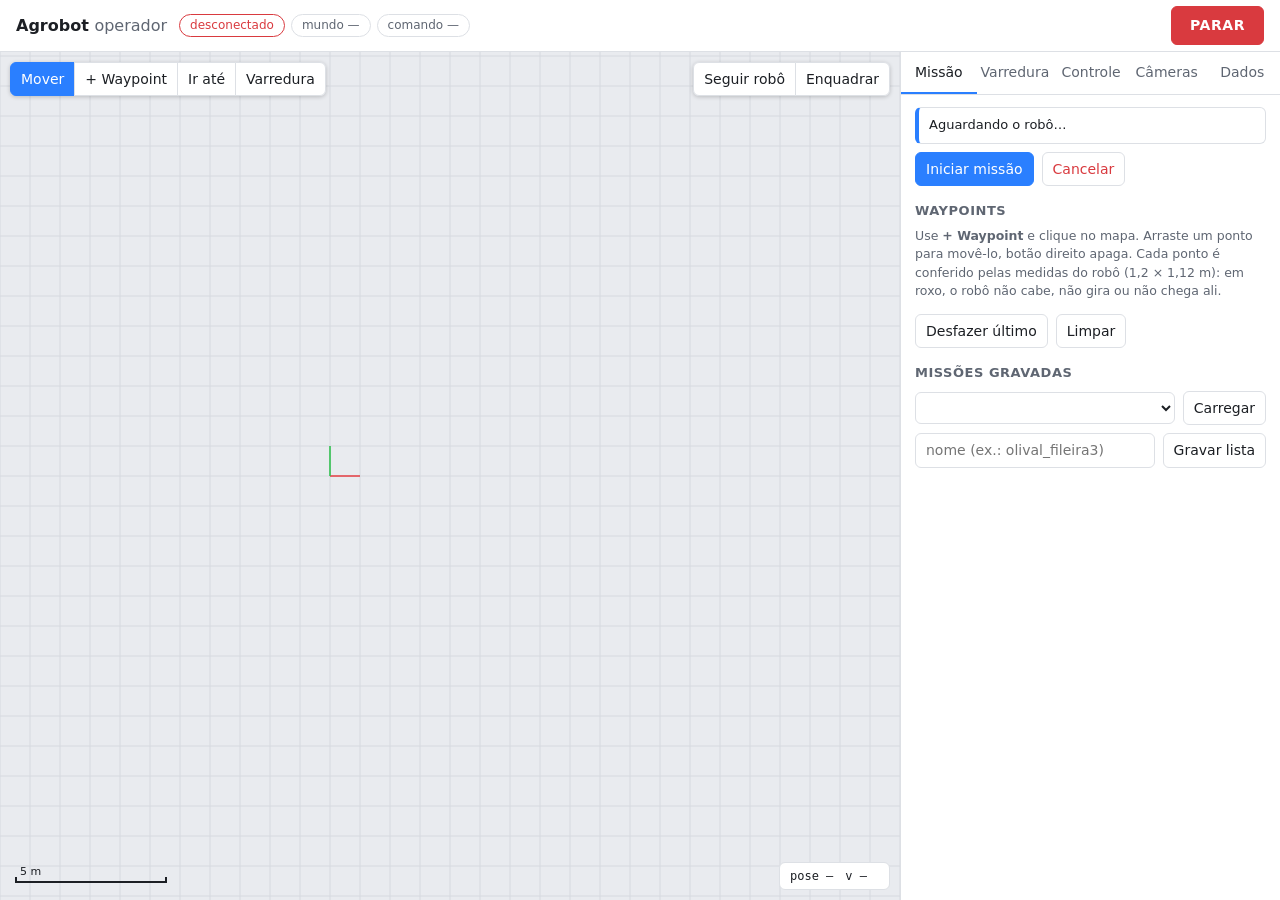
==== agrobot_webots/web/index.html @ a6a9abff "Interface web do operador (operator:=true) Página no navegador para operar o robô sem ROS no computa" ====
<!doctype html>
<html lang="pt-BR">
<head>
  <meta charset="utf-8">
  <meta name="viewport" content="width=device-width, initial-scale=1">
  <title>Agrobot · Operador</title>
  <link rel="stylesheet" href="style.css">
</head>
<body>
  <header class="topbar">
    <div class="brand">Agrobot <span>operador</span></div>
    <div class="chips">
      <span id="conn" class="chip bad">desconectado</span>
      <span id="chip-world" class="chip">mundo —</span>
      <span id="chip-source" class="chip">comando —</span>
      <span id="chip-slip" class="chip hidden warn">patinando</span>
    </div>
    <button id="btn-stop" class="stop" title="Segura o robô parado (Espaço)">PARAR</button>
  </header>

  <main class="layout">
    <section class="mapwrap">
      <div class="maparea"><canvas id="map"></canvas></div>
      <div class="maptools">
        <div class="seg" id="tools">
          <button data-tool="pan" class="on" title="Arrastar para mover o mapa">Mover</button>
          <button data-tool="add" title="Clique: novo waypoint. Arraste um waypoint para movê-lo; botão direito apaga">+ Waypoint</button>
          <button data-tool="goto" title="Clique: o robô vai até o ponto">Ir até</button>
          <button data-tool="sweep" title="Arraste do começo da primeira passada até o canto oposto">Varredura</button>
        </div>
        <div class="seg">
          <button id="btn-follow" title="Centralizar no robô">Seguir robô</button>
          <button id="btn-fit" title="Enquadrar a rota">Enquadrar</button>
        </div>
      </div>
      <div class="readout">
        <span id="pose">pose —</span>
        <span id="speed">v —</span>
        <span id="cursor"></span>
      </div>
      <div id="toast" class="toast hidden"></div>
    </section>

    <aside class="side">
      <nav class="tabs" id="tabs">
        <button data-tab="mission" class="on">Missão</button>
        <button data-tab="sweep">Varredura</button>
        <button data-tab="drive">Controle</button>
        <button data-tab="cameras">Câmeras</button>
        <button data-tab="data">Dados</button>
      </nav>

      <div class="panel" id="tab-mission">
        <div id="mission-msg" class="msg">Aguardando o robô…</div>
        <div class="row">
          <button id="btn-start" class="primary">Iniciar missão</button>
          <button id="btn-cancel" class="danger">Cancelar</button>
        </div>
        <h3>Waypoints <small id="wp-count"></small></h3>
        <p class="hint">Use <b>+ Waypoint</b> e clique no mapa. Arraste um ponto para movê-lo, botão
          direito apaga. Cada ponto é conferido pelas medidas do robô (1,2 × 1,12 m): em roxo, o
          robô não cabe, não gira ou não chega ali.</p>
        <ol id="wp-list" class="wplist"></ol>
        <div class="row">
          <button id="btn-undo">Desfazer último</button>
          <button id="btn-clear">Limpar</button>
        </div>
        <h3>Missões gravadas</h3>
        <div class="row">
          <select id="case-select"></select>
          <button id="btn-load">Carregar</button>
        </div>
        <div class="row">
          <input id="save-name" placeholder="nome (ex.: olival_fileira3)">
          <button id="btn-save">Gravar lista</button>
        </div>
      </div>

      <div class="panel hidden" id="tab-sweep">
        <p class="hint">Escolha <b>Varredura</b> no mapa e arraste do <b>começo da primeira
          passada</b> até o canto oposto. As passadas vão na direção escolhida, em serpentina, e
          ganham pontos a cada 10 m no máximo (o Nav2 só aceita objetivos a até ~12 m).</p>
        <label>Espaçamento entre passadas (m)
          <input id="sw-spacing" type="number" min="0.5" step="0.1" value="1.8">
        </label>
        <label>Direção das passadas
          <select id="sw-axis">
            <option value="x">ao longo de x (fileiras dos dois mundos)</option>
            <option value="y">ao longo de y</option>
          </select>
        </label>
        <label>Distância máxima entre pontos (m)
          <input id="sw-leg" type="number" min="2" max="12" step="0.5" value="10">
        </label>
        <div id="sw-info" class="msg">Nenhum retângulo desenhado.</div>
        <div class="row">
          <button id="btn-sw-use" class="primary" disabled>Usar como missão</button>
          <button id="btn-sw-clear">Descartar</button>
        </div>
        <p class="hint">A câmera de aquisição olha para a esquerda do robô: em serpentina, cada
          passada fotografa o lado oposto da anterior. Na plantação, as entrelinhas ficam em
          y = 0, ±1,8 e ±3,6 (fileiras de x = 1,5 a 10,5); no olival, em y = −14, −7, 0, 7, 14 e
          21 (árvores de x = 4,5 a 67,5).</p>
      </div>

      <div class="panel hidden" id="tab-drive">
        <img id="drive-cam" class="cam" alt="">
        <div class="joywrap">
          <canvas id="joy" width="220" height="220"></canvas>
        </div>
        <div class="row">
          <label class="inline"><input type="radio" name="speed" value="slow" checked> lento (0,3 m/s)</label>
          <label class="inline"><input type="radio" name="speed" value="fast"> rápido (0,5 m/s)</label>
        </div>
        <p class="hint">Arraste o joystick ou segure <b>W A S D</b> / setas. Soltou, parou. Enquanto
          você comanda, o Nav2 espera; 0,5 s depois que você solta, ele volta (a missão não é
          cancelada). <b>Espaço</b> ou <b>PARAR</b> segura o robô parado até você soltar.</p>
      </div>

      <div class="panel hidden" id="tab-cameras">
        <h3>Câmera RGB-D (VSLAM)</h3>
        <div class="camgrid">
          <figure><img id="cam-color" class="cam" alt=""><figcaption>cor</figcaption></figure>
          <figure><img id="cam-depth" class="cam" alt=""><figcaption>profundidade (0,5–6 m)</figcaption></figure>
        </div>
        <h3>Câmera de aquisição <small id="data-cam-state"></small></h3>
        <img id="cam-data" class="cam" alt="">
        <div class="row">
          <button id="btn-datacam-on">Ligar</button>
          <button id="btn-datacam-off">Desligar</button>
        </div>
        <p class="hint">Só existe com <code>data_camera:=true</code>. Durante uma missão, o
          waypoint_mission liga a câmera e grava as fotos; fora dela, fica desligada.</p>
      </div>

      <div class="panel hidden" id="tab-data">
        <div class="row">
          <button id="btn-data-up">↑ Voltar</button>
          <span id="data-path" class="path">dados/</span>
          <button id="btn-data-refresh">Atualizar</button>
        </div>
        <ul id="data-list" class="files"></ul>
        <div id="data-thumbs" class="thumbs"></div>
      </div>
    </aside>
  </main>

  <script type="module" src="js/app.js"></script>
</body>
</html>
---- agrobot_webots/web/style.css ----
:root {
  --bg: #f4f5f7;
  --panel: #ffffff;
  --text: #1c1f24;
  --muted: #5f6672;
  --line: #dde0e5;
  --accent: #2a7fff;
  --danger: #d93a3f;
  --warn: #c77700;
  --ok: #1f9d44;
  --map-bg: #e9ebef;
  --map-grid: #d6d9df;
}

@media (prefers-color-scheme: dark) {
  :root {
    --bg: #0f1115;
    --panel: #171a20;
    --text: #e6e8eb;
    --muted: #9aa1ad;
    --line: #2a2e36;
    --map-bg: #1b1e24;
    --map-grid: #262a31;
  }
}

* { box-sizing: border-box; }

html, body {
  margin: 0;
  height: 100%;
  background: var(--bg);
  color: var(--text);
  font: 14px/1.45 system-ui, -apple-system, "Segoe UI", sans-serif;
}

button, select, input {
  font: inherit;
  color: inherit;
  background: var(--panel);
  border: 1px solid var(--line);
  border-radius: 6px;
  padding: 6px 10px;
}

button { cursor: pointer; }
button:hover:not(:disabled) { border-color: var(--accent); }
button:disabled { opacity: 0.5; cursor: default; }
button.primary { background: var(--accent); border-color: var(--accent); color: #fff; }
button.danger { color: var(--danger); }
input, select { min-width: 0; }

.hidden { display: none !important; }

.topbar {
  display: flex;
  align-items: center;
  gap: 12px;
  padding: 8px 16px;
  border-bottom: 1px solid var(--line);
  background: var(--panel);
  height: 52px;
}

.brand { font-weight: 700; font-size: 16px; white-space: nowrap; }
.brand span { color: var(--muted); font-weight: 500; }

.chips { display: flex; gap: 6px; flex: 1; overflow: hidden; flex-wrap: nowrap; }

.chip {
  border: 1px solid var(--line);
  border-radius: 999px;
  padding: 2px 10px;
  font-size: 12px;
  white-space: nowrap;
  color: var(--muted);
}

.chip.ok { color: var(--ok); border-color: var(--ok); }
.chip.bad { color: var(--danger); border-color: var(--danger); }
.chip.warn { color: var(--warn); border-color: var(--warn); }

.stop {
  background: var(--danger);
  border-color: var(--danger);
  color: #fff;
  font-weight: 700;
  letter-spacing: 0.04em;
  padding: 8px 18px;
}

.stop.on { background: #fff; color: var(--danger); box-shadow: 0 0 0 3px var(--danger) inset; }

.layout {
  display: grid;
  grid-template-columns: 1fr 380px;
  height: calc(100% - 52px);
}

.mapwrap { position: relative; min-height: 0; }
.maparea { position: absolute; inset: 0; }
#map { display: block; touch-action: none; }

.maptools {
  position: absolute;
  top: 10px;
  left: 10px;
  right: 10px;
  display: flex;
  justify-content: space-between;
  gap: 8px;
  flex-wrap: wrap;
  pointer-events: none;
}

.seg { display: flex; pointer-events: auto; box-shadow: 0 1px 4px rgba(0, 0, 0, 0.2); border-radius: 6px; }
.seg button { border-radius: 0; margin-left: -1px; }
.seg button:first-child { border-radius: 6px 0 0 6px; margin-left: 0; }
.seg button:last-child { border-radius: 0 6px 6px 0; }
.seg button.on { background: var(--accent); color: #fff; border-color: var(--accent); }

.readout {
  position: absolute;
  bottom: 10px;
  right: 10px;
  display: flex;
  gap: 12px;
  font: 12px/1.2 ui-monospace, "Cascadia Mono", Consolas, monospace;
  background: var(--panel);
  border: 1px solid var(--line);
  border-radius: 6px;
  padding: 6px 10px;
}

.toast {
  position: absolute;
  left: 50%;
  bottom: 52px;
  transform: translateX(-50%);
  max-width: min(560px, 90%);
  background: var(--panel);
  border: 1px solid var(--line);
  border-left: 4px solid var(--accent);
  border-radius: 6px;
  padding: 8px 12px;
  box-shadow: 0 4px 16px rgba(0, 0, 0, 0.25);
}

.toast.error { border-left-color: var(--danger); }
.toast.warn { border-left-color: var(--warn); }

.side {
  border-left: 1px solid var(--line);
  background: var(--panel);
  display: flex;
  flex-direction: column;
  min-height: 0;
}

.tabs { display: flex; border-bottom: 1px solid var(--line); }

.tabs button {
  flex: 1;
  border: 0;
  border-radius: 0;
  background: transparent;
  padding: 10px 4px;
  color: var(--muted);
  border-bottom: 2px solid transparent;
}

.tabs button.on { color: var(--text); border-bottom-color: var(--accent); }

.panel { padding: 12px 14px; overflow-y: auto; flex: 1; }
.panel h3 { margin: 16px 0 6px; font-size: 13px; text-transform: uppercase; letter-spacing: 0.04em; color: var(--muted); }
.panel h3 small { text-transform: none; letter-spacing: 0; }
.panel label { display: block; margin: 10px 0; color: var(--muted); font-size: 13px; }
.panel label input, .panel label select { display: block; width: 100%; margin-top: 4px; color: var(--text); }
.panel label.inline { display: inline-flex; gap: 6px; align-items: center; margin: 4px 12px 4px 0; }
.panel label.inline input { display: inline; width: auto; margin: 0; }

.row { display: flex; gap: 8px; margin: 8px 0; align-items: center; }
.row > select, .row > input { flex: 1; }

.hint { color: var(--muted); font-size: 12.5px; margin: 6px 0; }

.msg {
  border: 1px solid var(--line);
  border-left: 4px solid var(--accent);
  border-radius: 6px;
  padding: 8px 10px;
  font-size: 13px;
}

.msg.error { border-left-color: var(--danger); }
.msg.warn { border-left-color: var(--warn); }

.wplist { margin: 6px 0; padding: 0; list-style: none; max-height: 40vh; overflow-y: auto; }

.wplist li {
  display: grid;
  grid-template-columns: 22px 1fr auto;
  gap: 8px;
  align-items: start;
  padding: 6px 4px;
  border-bottom: 1px solid var(--line);
  font-size: 13px;
}

.wplist .dot { width: 14px; height: 14px; border-radius: 50%; margin-top: 3px; }
.wplist .coords { color: var(--muted); font: 12px ui-monospace, Consolas, monospace; }
.wplist .problem { color: #a855f7; font-size: 12px; }
.wplist .problem.unknown { color: var(--muted); }
.wplist .actions button { padding: 2px 8px; font-size: 12px; }

.cam {
  display: block;
  width: 100%;
  min-height: 120px;
  background: #000;
  border-radius: 6px;
  object-fit: contain;
}

.camgrid { display: grid; grid-template-columns: 1fr 1fr; gap: 8px; }
.camgrid figure { margin: 0; }
figcaption { font-size: 12px; color: var(--muted); margin-top: 2px; }

.joywrap { display: flex; justify-content: center; margin: 14px 0 6px; }
#joy { touch-action: none; cursor: grab; }

.path { flex: 1; font: 12px ui-monospace, Consolas, monospace; overflow: hidden; text-overflow: ellipsis; white-space: nowrap; }
.files { list-style: none; margin: 6px 0; padding: 0; }
.files li { display: flex; justify-content: space-between; gap: 8px; padding: 5px 2px; border-bottom: 1px solid var(--line); font-size: 13px; }
.files a { color: var(--accent); text-decoration: none; overflow: hidden; text-overflow: ellipsis; white-space: nowrap; }
.files small { color: var(--muted); white-space: nowrap; }
.thumbs { display: grid; grid-template-columns: repeat(3, 1fr); gap: 6px; }
.thumbs img { width: 100%; border-radius: 4px; background: #000; }

@media (max-width: 860px) {
  .layout { grid-template-columns: 1fr; grid-template-rows: 55vh auto; height: auto; }
  .side { border-left: 0; border-top: 1px solid var(--line); }
  .chips { display: none; }
  .topbar { padding: 8px 16px; }
}
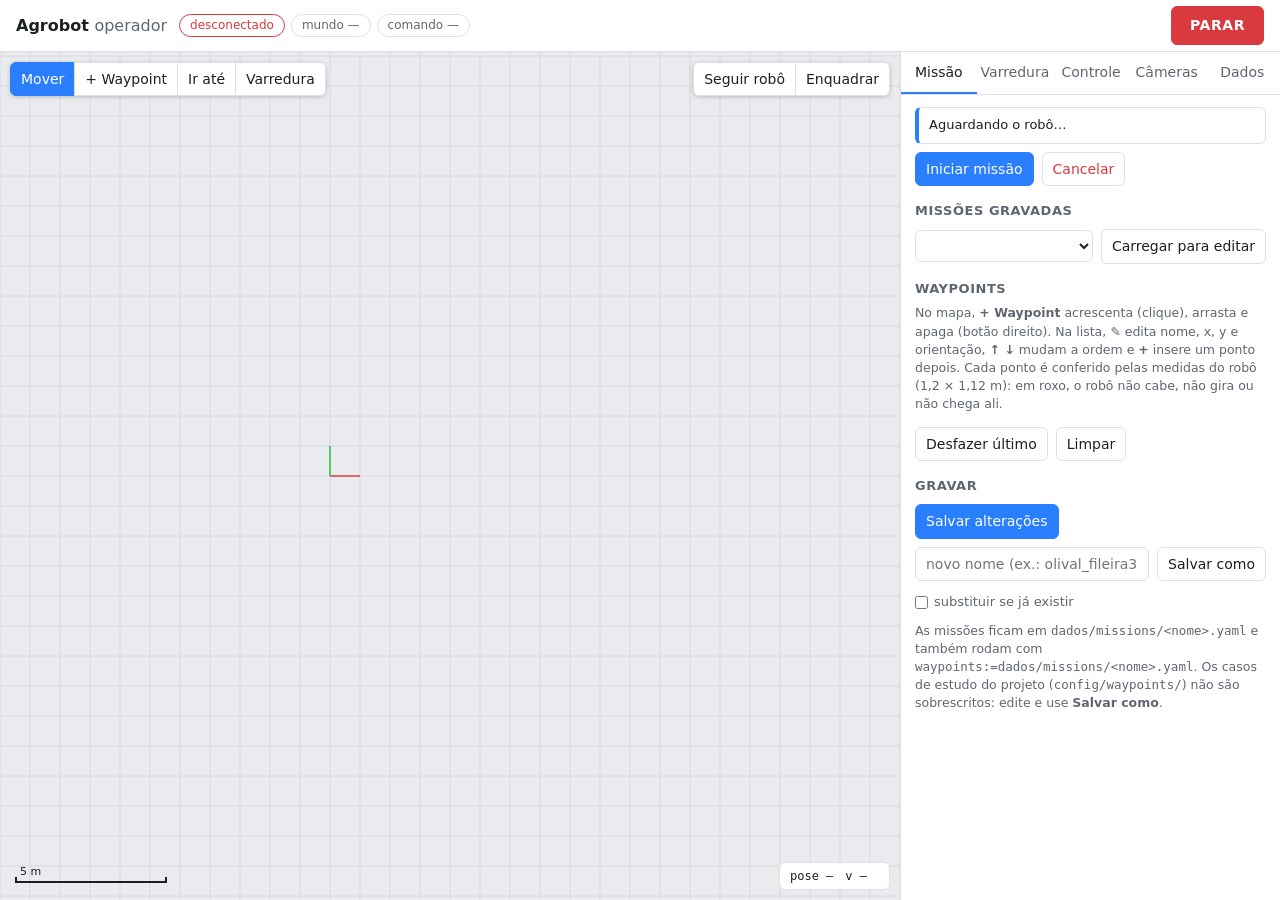
==== commit c80dff98: "Interface web: editar e salvar os waypoints das missões - Na lista: editar nome, x, y e orientação d" ====
--- a/agrobot_webots/web/index.html
+++ b/agrobot_webots/web/index.html
@@ -56,24 +56,34 @@
           <button id="btn-start" class="primary">Iniciar missão</button>
           <button id="btn-cancel" class="danger">Cancelar</button>
         </div>
+        <h3>Missões gravadas</h3>
+        <div class="row">
+          <select id="case-select"></select>
+          <button id="btn-load">Carregar para editar</button>
+        </div>
         <h3>Waypoints <small id="wp-count"></small></h3>
-        <p class="hint">Use <b>+ Waypoint</b> e clique no mapa. Arraste um ponto para movê-lo, botão
-          direito apaga. Cada ponto é conferido pelas medidas do robô (1,2 × 1,12 m): em roxo, o
-          robô não cabe, não gira ou não chega ali.</p>
+        <div id="list-file" class="hint"></div>
+        <p class="hint">No mapa, <b>+ Waypoint</b> acrescenta (clique), arrasta e apaga (botão
+          direito). Na lista, <b>✎</b> edita nome, x, y e orientação, <b>↑ ↓</b> mudam a ordem e
+          <b>+</b> insere um ponto depois. Cada ponto é conferido pelas medidas do robô
+          (1,2 × 1,12 m): em roxo, o robô não cabe, não gira ou não chega ali.</p>
         <ol id="wp-list" class="wplist"></ol>
         <div class="row">
           <button id="btn-undo">Desfazer último</button>
           <button id="btn-clear">Limpar</button>
         </div>
-        <h3>Missões gravadas</h3>
+        <h3>Gravar</h3>
         <div class="row">
-          <select id="case-select"></select>
-          <button id="btn-load">Carregar</button>
+          <button id="btn-save" class="primary" title="Grava por cima do arquivo carregado">Salvar alterações</button>
         </div>
         <div class="row">
-          <input id="save-name" placeholder="nome (ex.: olival_fileira3)">
-          <button id="btn-save">Gravar lista</button>
+          <input id="save-name" placeholder="novo nome (ex.: olival_fileira3)">
+          <button id="btn-save-as">Salvar como</button>
         </div>
+        <label class="inline"><input type="checkbox" id="save-overwrite"> substituir se já existir</label>
+        <p class="hint">As missões ficam em <code>dados/missions/&lt;nome&gt;.yaml</code> e também rodam
+          com <code>waypoints:=dados/missions/&lt;nome&gt;.yaml</code>. Os casos de estudo do projeto
+          (<code>config/waypoints/</code>) não são sobrescritos: edite e use <b>Salvar como</b>.</p>
       </div>
 
       <div class="panel hidden" id="tab-sweep">
--- a/agrobot_webots/web/style.css
+++ b/agrobot_webots/web/style.css
@@ -243,3 +243,10 @@
   .chips { display: none; }
   .topbar { padding: 8px 16px; }
 }
+
+.wplist .actions { display: flex; gap: 3px; flex-wrap: wrap; justify-content: flex-end; max-width: 130px; }
+.wplist .clickable { cursor: pointer; }
+.wplist li.editing { display: block; background: rgba(42, 127, 255, 0.06); }
+.editor label { margin: 6px 0; }
+.editor .grid3 { display: grid; grid-template-columns: repeat(3, 1fr); gap: 6px; }
+.panel label.inline input[type=checkbox] { width: auto; }
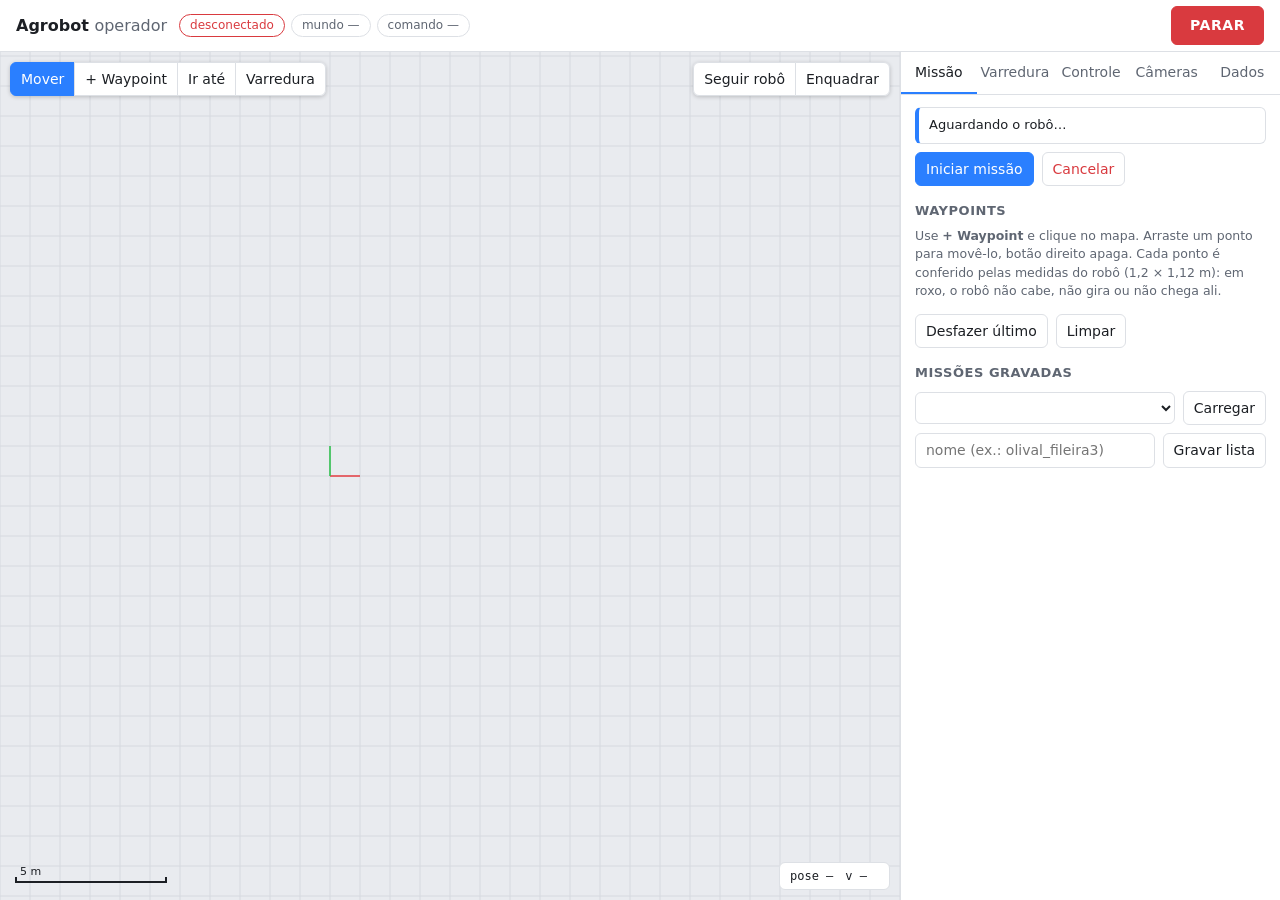
==== commit 57552fd7: "LiDAR de segurança com collision_monitor e LiDAR 3D no RTAB-Map - front_lidar vira o LiDAR de segura" ====
--- a/agrobot_webots/web/index.html
+++ b/agrobot_webots/web/index.html
@@ -14,6 +14,7 @@
       <span id="chip-world" class="chip">mundo —</span>
       <span id="chip-source" class="chip">comando —</span>
       <span id="chip-slip" class="chip hidden warn">patinando</span>
+      <span id="chip-safety" class="chip hidden bad">parada de segurança</span>
     </div>
     <button id="btn-stop" class="stop" title="Segura o robô parado (Espaço)">PARAR</button>
   </header>
@@ -56,34 +57,24 @@
           <button id="btn-start" class="primary">Iniciar missão</button>
           <button id="btn-cancel" class="danger">Cancelar</button>
         </div>
-        <h3>Missões gravadas</h3>
-        <div class="row">
-          <select id="case-select"></select>
-          <button id="btn-load">Carregar para editar</button>
-        </div>
         <h3>Waypoints <small id="wp-count"></small></h3>
-        <div id="list-file" class="hint"></div>
-        <p class="hint">No mapa, <b>+ Waypoint</b> acrescenta (clique), arrasta e apaga (botão
-          direito). Na lista, <b>✎</b> edita nome, x, y e orientação, <b>↑ ↓</b> mudam a ordem e
-          <b>+</b> insere um ponto depois. Cada ponto é conferido pelas medidas do robô
-          (1,2 × 1,12 m): em roxo, o robô não cabe, não gira ou não chega ali.</p>
+        <p class="hint">Use <b>+ Waypoint</b> e clique no mapa. Arraste um ponto para movê-lo, botão
+          direito apaga. Cada ponto é conferido pelas medidas do robô (1,2 × 1,12 m): em roxo, o
+          robô não cabe, não gira ou não chega ali.</p>
         <ol id="wp-list" class="wplist"></ol>
         <div class="row">
           <button id="btn-undo">Desfazer último</button>
           <button id="btn-clear">Limpar</button>
         </div>
-        <h3>Gravar</h3>
+        <h3>Missões gravadas</h3>
         <div class="row">
-          <button id="btn-save" class="primary" title="Grava por cima do arquivo carregado">Salvar alterações</button>
+          <select id="case-select"></select>
+          <button id="btn-load">Carregar</button>
         </div>
         <div class="row">
-          <input id="save-name" placeholder="novo nome (ex.: olival_fileira3)">
-          <button id="btn-save-as">Salvar como</button>
+          <input id="save-name" placeholder="nome (ex.: olival_fileira3)">
+          <button id="btn-save">Gravar lista</button>
         </div>
-        <label class="inline"><input type="checkbox" id="save-overwrite"> substituir se já existir</label>
-        <p class="hint">As missões ficam em <code>dados/missions/&lt;nome&gt;.yaml</code> e também rodam
-          com <code>waypoints:=dados/missions/&lt;nome&gt;.yaml</code>. Os casos de estudo do projeto
-          (<code>config/waypoints/</code>) não são sobrescritos: edite e use <b>Salvar como</b>.</p>
       </div>
 
       <div class="panel hidden" id="tab-sweep">
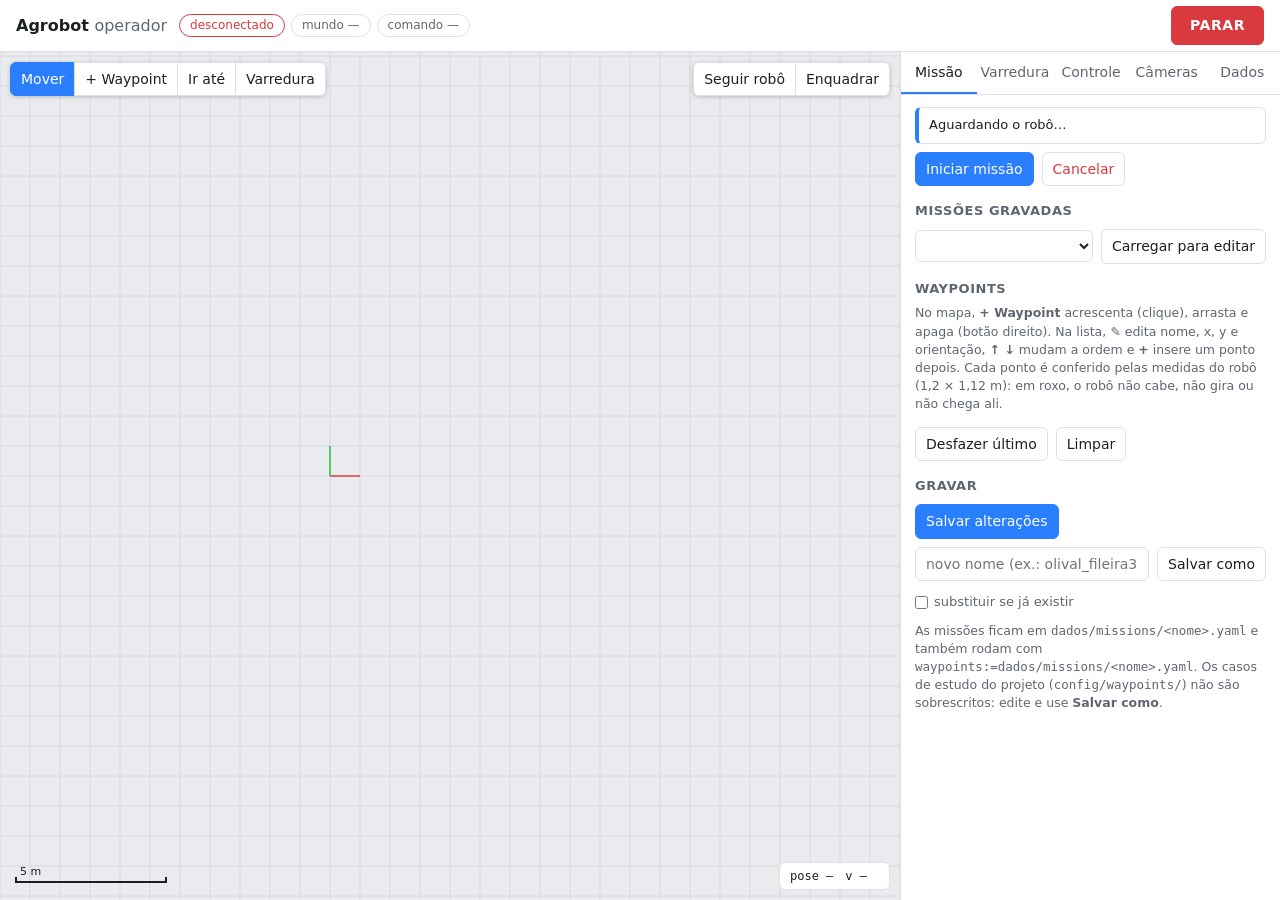
==== commit 8e3e981d: "Merge remote-tracking branch 'origin/main' into claude/project-thread-3ypsc3" ====
--- a/agrobot_webots/web/index.html
+++ b/agrobot_webots/web/index.html
@@ -57,24 +57,34 @@
           <button id="btn-start" class="primary">Iniciar missão</button>
           <button id="btn-cancel" class="danger">Cancelar</button>
         </div>
+        <h3>Missões gravadas</h3>
+        <div class="row">
+          <select id="case-select"></select>
+          <button id="btn-load">Carregar para editar</button>
+        </div>
         <h3>Waypoints <small id="wp-count"></small></h3>
-        <p class="hint">Use <b>+ Waypoint</b> e clique no mapa. Arraste um ponto para movê-lo, botão
-          direito apaga. Cada ponto é conferido pelas medidas do robô (1,2 × 1,12 m): em roxo, o
-          robô não cabe, não gira ou não chega ali.</p>
+        <div id="list-file" class="hint"></div>
+        <p class="hint">No mapa, <b>+ Waypoint</b> acrescenta (clique), arrasta e apaga (botão
+          direito). Na lista, <b>✎</b> edita nome, x, y e orientação, <b>↑ ↓</b> mudam a ordem e
+          <b>+</b> insere um ponto depois. Cada ponto é conferido pelas medidas do robô
+          (1,2 × 1,12 m): em roxo, o robô não cabe, não gira ou não chega ali.</p>
         <ol id="wp-list" class="wplist"></ol>
         <div class="row">
           <button id="btn-undo">Desfazer último</button>
           <button id="btn-clear">Limpar</button>
         </div>
-        <h3>Missões gravadas</h3>
+        <h3>Gravar</h3>
         <div class="row">
-          <select id="case-select"></select>
-          <button id="btn-load">Carregar</button>
+          <button id="btn-save" class="primary" title="Grava por cima do arquivo carregado">Salvar alterações</button>
         </div>
         <div class="row">
-          <input id="save-name" placeholder="nome (ex.: olival_fileira3)">
-          <button id="btn-save">Gravar lista</button>
+          <input id="save-name" placeholder="novo nome (ex.: olival_fileira3)">
+          <button id="btn-save-as">Salvar como</button>
         </div>
+        <label class="inline"><input type="checkbox" id="save-overwrite"> substituir se já existir</label>
+        <p class="hint">As missões ficam em <code>dados/missions/&lt;nome&gt;.yaml</code> e também rodam
+          com <code>waypoints:=dados/missions/&lt;nome&gt;.yaml</code>. Os casos de estudo do projeto
+          (<code>config/waypoints/</code>) não são sobrescritos: edite e use <b>Salvar como</b>.</p>
       </div>
 
       <div class="panel hidden" id="tab-sweep">
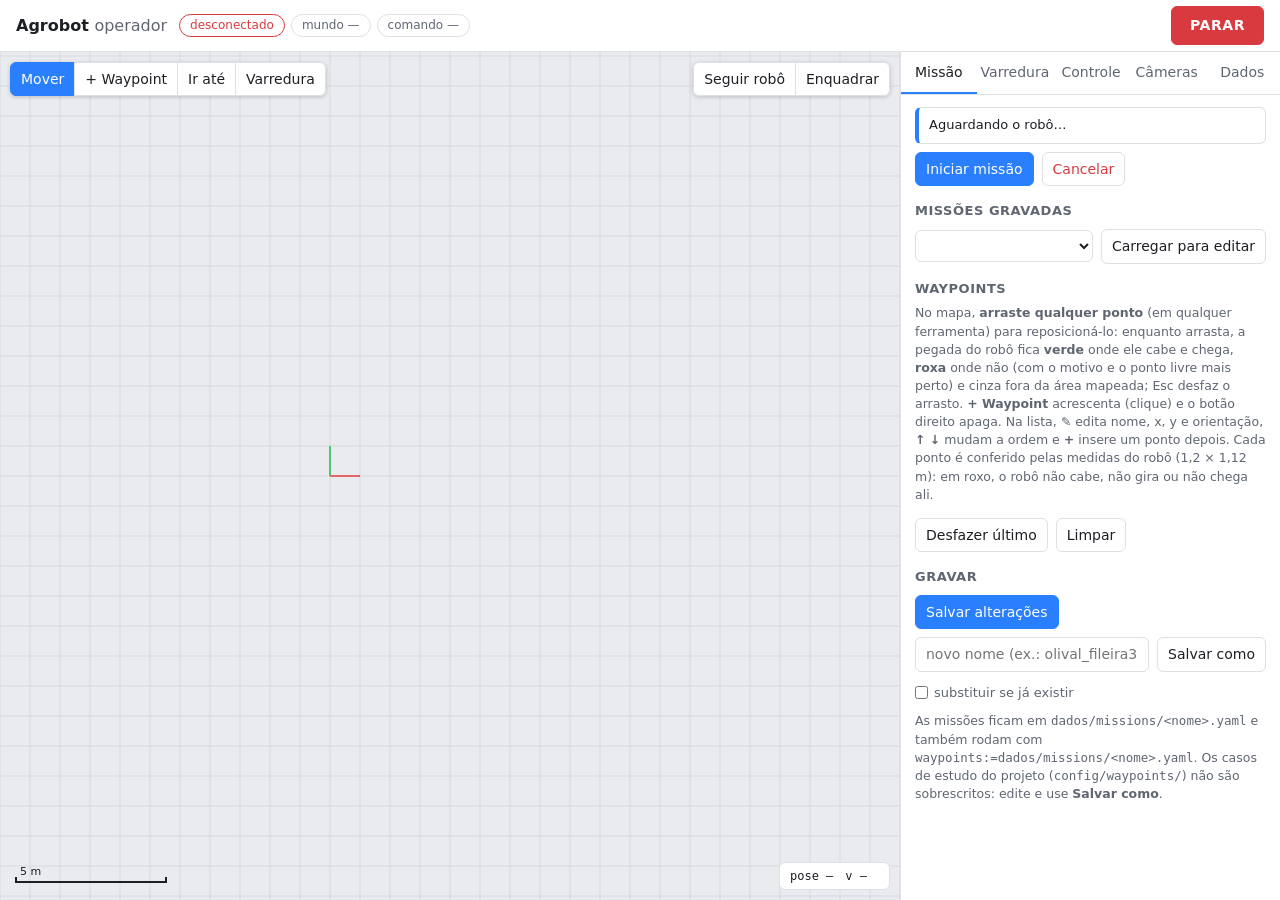
==== commit 33bbb8ce: "Interface web: arrastar waypoints em qualquer ferramenta, com checagem ao vivo - Pontos da missão e " ====
--- a/agrobot_webots/web/index.html
+++ b/agrobot_webots/web/index.html
@@ -24,8 +24,8 @@
       <div class="maparea"><canvas id="map"></canvas></div>
       <div class="maptools">
         <div class="seg" id="tools">
-          <button data-tool="pan" class="on" title="Arrastar para mover o mapa">Mover</button>
-          <button data-tool="add" title="Clique: novo waypoint. Arraste um waypoint para movê-lo; botão direito apaga">+ Waypoint</button>
+          <button data-tool="pan" class="on" title="Arrastar para mover o mapa; arraste um ponto para reposicioná-lo">Mover</button>
+          <button data-tool="add" title="Clique: novo waypoint. Arraste um ponto para movê-lo; botão direito apaga">+ Waypoint</button>
           <button data-tool="goto" title="Clique: o robô vai até o ponto">Ir até</button>
           <button data-tool="sweep" title="Arraste do começo da primeira passada até o canto oposto">Varredura</button>
         </div>
@@ -64,8 +64,10 @@
         </div>
         <h3>Waypoints <small id="wp-count"></small></h3>
         <div id="list-file" class="hint"></div>
-        <p class="hint">No mapa, <b>+ Waypoint</b> acrescenta (clique), arrasta e apaga (botão
-          direito). Na lista, <b>✎</b> edita nome, x, y e orientação, <b>↑ ↓</b> mudam a ordem e
+        <p class="hint">No mapa, <b>arraste qualquer ponto</b> (em qualquer ferramenta) para
+          reposicioná-lo: enquanto arrasta, a pegada do robô fica <b>verde</b> onde ele cabe e chega,
+          <b>roxa</b> onde não (com o motivo e o ponto livre mais perto) e cinza fora da área mapeada;
+          Esc desfaz o arrasto. <b>+ Waypoint</b> acrescenta (clique) e o botão direito apaga. Na lista, <b>✎</b> edita nome, x, y e orientação, <b>↑ ↓</b> mudam a ordem e
           <b>+</b> insere um ponto depois. Cada ponto é conferido pelas medidas do robô
           (1,2 × 1,12 m): em roxo, o robô não cabe, não gira ou não chega ali.</p>
         <ol id="wp-list" class="wplist"></ol>
@@ -90,7 +92,9 @@
       <div class="panel hidden" id="tab-sweep">
         <p class="hint">Escolha <b>Varredura</b> no mapa e arraste do <b>começo da primeira
           passada</b> até o canto oposto. As passadas vão na direção escolhida, em serpentina, e
-          ganham pontos a cada 10 m no máximo (o Nav2 só aceita objetivos a até ~12 m).</p>
+          ganham pontos a cada 10 m no máximo (o Nav2 só aceita objetivos a até ~12 m). Antes de usar,
+          arraste os pontos da prévia para um lugar livre (a pegada mostra se o robô cabe) e apague
+          com o botão direito.</p>
         <label>Espaçamento entre passadas (m)
           <input id="sw-spacing" type="number" min="0.5" step="0.1" value="1.8">
         </label>
